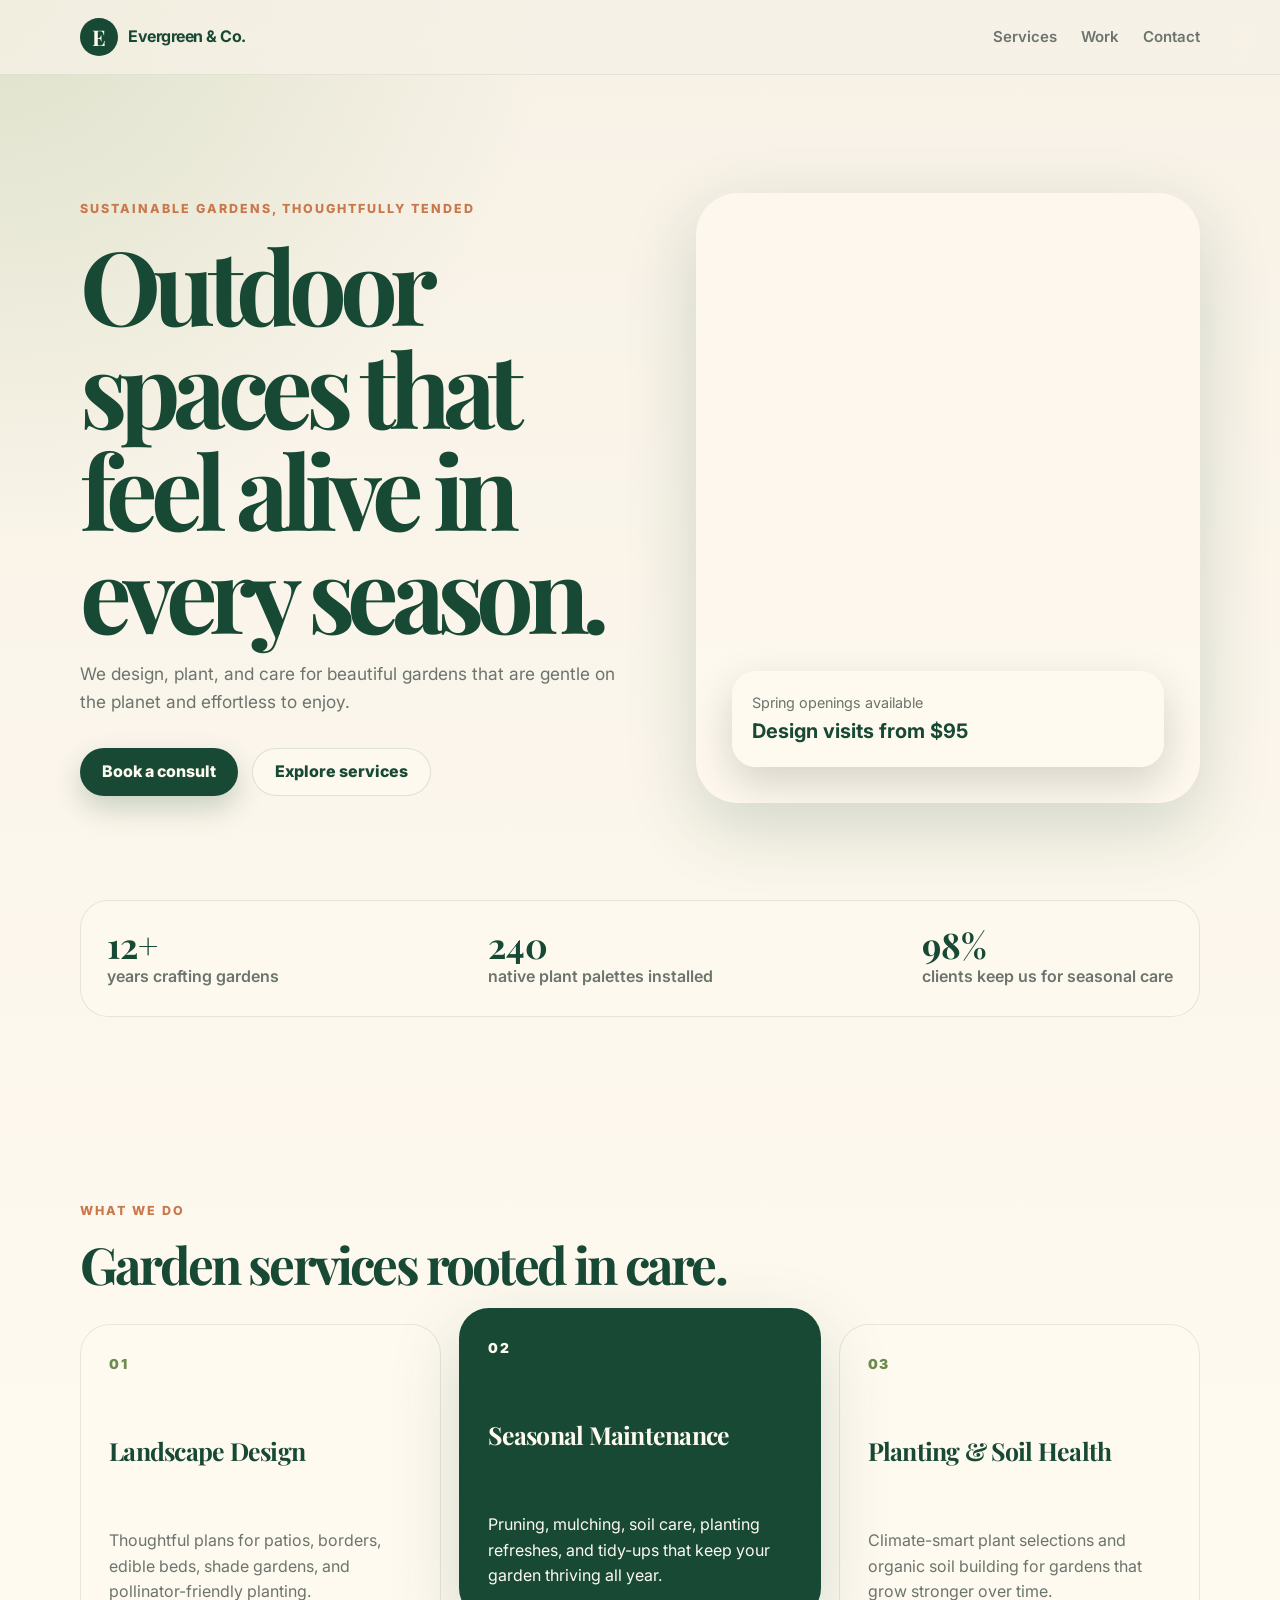
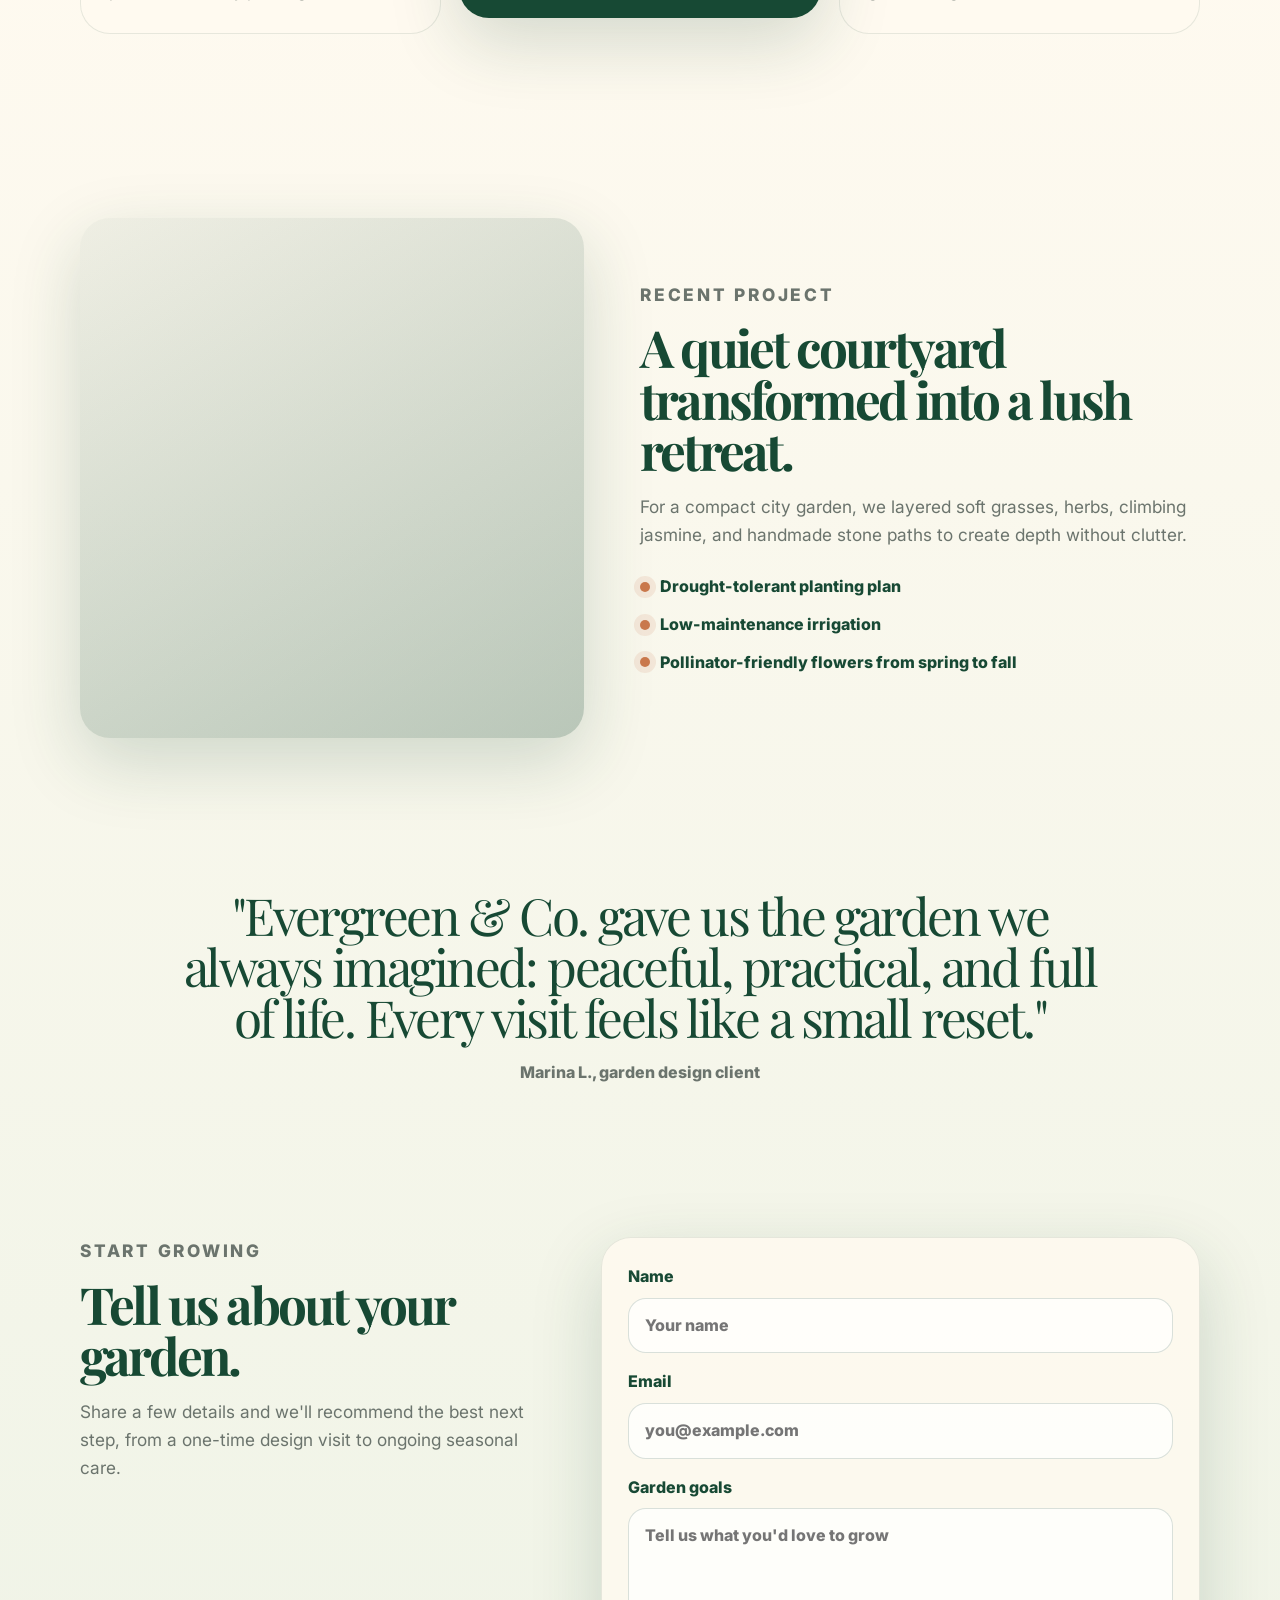
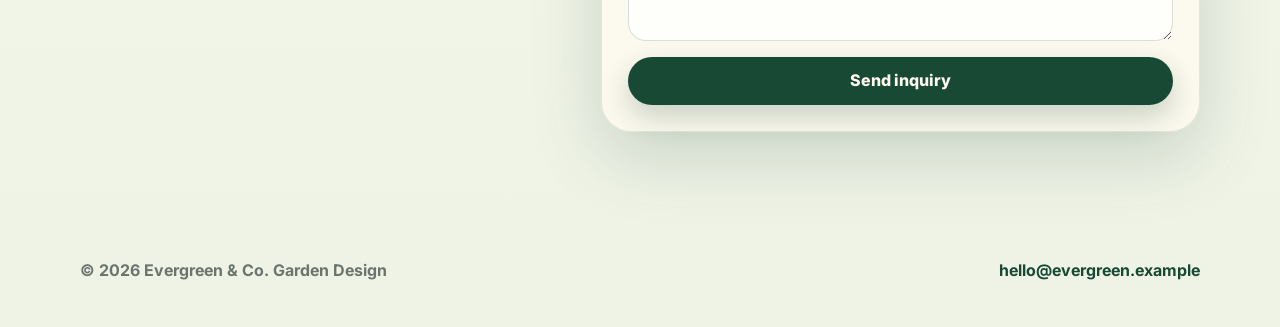
==== index.html @ da77aaad "feat: add gardening company landing page" ====
<!doctype html>
<html lang="en">
  <head>
    <meta charset="UTF-8" />
    <meta name="viewport" content="width=device-width, initial-scale=1.0" />
    <meta
      name="description"
      content="Evergreen & Co. creates calm, beautiful gardens with sustainable planting, seasonal care, and landscape design."
    />
    <title>Evergreen & Co. | Garden Design & Care</title>
    <link rel="preconnect" href="https://fonts.googleapis.com" />
    <link rel="preconnect" href="https://fonts.gstatic.com" crossorigin />
    <link
      href="https://fonts.googleapis.com/css2?family=Inter:wght@400;500;600;700&family=Playfair+Display:wght@600;700&display=swap"
      rel="stylesheet"
    />
    <link rel="stylesheet" href="styles.css" />
  </head>
  <body>
    <header class="site-header">
      <nav class="nav" aria-label="Main navigation">
        <a class="brand" href="#top" aria-label="Evergreen & Co. home">
          <span class="brand-mark">E</span>
          <span>Evergreen & Co.</span>
        </a>
        <div class="nav-links">
          <a href="#services">Services</a>
          <a href="#work">Work</a>
          <a href="#contact">Contact</a>
        </div>
      </nav>
    </header>

    <main id="top">
      <section class="hero" aria-labelledby="hero-title">
        <div class="hero-copy">
          <p class="eyebrow">Sustainable gardens, thoughtfully tended</p>
          <h1 id="hero-title">
            Outdoor spaces that feel alive in every season.
          </h1>
          <p class="hero-text">
            We design, plant, and care for beautiful gardens that are gentle on
            the planet and effortless to enjoy.
          </p>
          <div class="hero-actions">
            <a class="button button-primary" href="#contact">Book a consult</a>
            <a class="button button-secondary" href="#services"
              >Explore services</a
            >
          </div>
        </div>
        <div class="hero-card" aria-label="Garden preview">
          <div class="hero-image"></div>
          <div class="floating-note">
            <span>Spring openings available</span>
            <strong>Design visits from $95</strong>
          </div>
        </div>
      </section>

      <section class="intro" aria-label="Company highlights">
        <article>
          <strong>12+</strong>
          <span>years crafting gardens</span>
        </article>
        <article>
          <strong>240</strong>
          <span>native plant palettes installed</span>
        </article>
        <article>
          <strong>98%</strong>
          <span>clients keep us for seasonal care</span>
        </article>
      </section>

      <section
        id="services"
        class="section services"
        aria-labelledby="services-title"
      >
        <div class="section-heading">
          <p class="eyebrow">What we do</p>
          <h2 id="services-title">Garden services rooted in care.</h2>
        </div>
        <div class="service-grid">
          <article class="service-card">
            <span class="icon">01</span>
            <h3>Landscape Design</h3>
            <p>
              Thoughtful plans for patios, borders, edible beds, shade gardens,
              and pollinator-friendly planting.
            </p>
          </article>
          <article class="service-card featured-card">
            <span class="icon">02</span>
            <h3>Seasonal Maintenance</h3>
            <p>
              Pruning, mulching, soil care, planting refreshes, and tidy-ups
              that keep your garden thriving all year.
            </p>
          </article>
          <article class="service-card">
            <span class="icon">03</span>
            <h3>Planting & Soil Health</h3>
            <p>
              Climate-smart plant selections and organic soil building for
              gardens that grow stronger over time.
            </p>
          </article>
        </div>
      </section>

      <section id="work" class="section split" aria-labelledby="work-title">
        <div class="work-panel"></div>
        <div class="split-copy">
          <p class="eyebrow">Recent project</p>
          <h2 id="work-title">
            A quiet courtyard transformed into a lush retreat.
          </h2>
          <p>
            For a compact city garden, we layered soft grasses, herbs, climbing
            jasmine, and handmade stone paths to create depth without clutter.
          </p>
          <ul class="check-list">
            <li>Drought-tolerant planting plan</li>
            <li>Low-maintenance irrigation</li>
            <li>Pollinator-friendly flowers from spring to fall</li>
          </ul>
        </div>
      </section>

      <section class="testimonial" aria-label="Customer testimonial">
        <blockquote>
          "Evergreen & Co. gave us the garden we always imagined: peaceful,
          practical, and full of life. Every visit feels like a small reset."
        </blockquote>
        <p>Marina L., garden design client</p>
      </section>

      <section
        id="contact"
        class="section contact"
        aria-labelledby="contact-title"
      >
        <div>
          <p class="eyebrow">Start growing</p>
          <h2 id="contact-title">Tell us about your garden.</h2>
          <p>
            Share a few details and we'll recommend the best next step, from a
            one-time design visit to ongoing seasonal care.
          </p>
        </div>
        <form
          class="contact-form"
          action="mailto:hello@evergreen.example"
          method="post"
          enctype="text/plain"
        >
          <label>
            Name
            <input type="text" name="name" placeholder="Your name" required />
          </label>
          <label>
            Email
            <input
              type="email"
              name="email"
              placeholder="you@example.com"
              required
            />
          </label>
          <label>
            Garden goals
            <textarea
              name="message"
              rows="4"
              placeholder="Tell us what you'd love to grow"
              required
            ></textarea>
          </label>
          <button class="button button-primary" type="submit">
            Send inquiry
          </button>
        </form>
      </section>
    </main>

    <footer class="footer">
      <p>&copy; 2026 Evergreen & Co. Garden Design</p>
      <a href="mailto:hello@evergreen.example">hello@evergreen.example</a>
    </footer>
  </body>
</html>
---- styles.css ----
:root {
  --cream: #f7f1e6;
  --paper: #fffaf0;
  --leaf: #174934;
  --moss: #6f8c4f;
  --sage: #c9d5b5;
  --clay: #c9784c;
  --ink: #1e2a23;
  --muted: #6b746d;
  --shadow: 0 24px 70px rgba(23, 73, 52, 0.18);
}

* {
  box-sizing: border-box;
}

html {
  scroll-behavior: smooth;
}

body {
  margin: 0;
  background:
    radial-gradient(
      circle at top left,
      rgba(201, 213, 181, 0.55),
      transparent 34rem
    ),
    linear-gradient(180deg, var(--cream), var(--paper) 42%, #eef3e6);
  color: var(--ink);
  font-family:
    Inter,
    system-ui,
    -apple-system,
    BlinkMacSystemFont,
    "Segoe UI",
    sans-serif;
  line-height: 1.6;
}

a {
  color: inherit;
  text-decoration: none;
}

img,
svg {
  display: block;
  max-width: 100%;
}

.site-header {
  position: sticky;
  top: 0;
  z-index: 10;
  backdrop-filter: blur(18px);
  background: rgba(247, 241, 230, 0.78);
  border-bottom: 1px solid rgba(23, 73, 52, 0.08);
}

.nav {
  width: min(1120px, calc(100% - 32px));
  margin: 0 auto;
  padding: 18px 0;
  display: flex;
  align-items: center;
  justify-content: space-between;
  gap: 24px;
}

.brand,
.nav-links,
.hero-actions,
.intro,
.check-list li {
  display: flex;
  align-items: center;
}

.brand {
  gap: 10px;
  font-weight: 700;
  color: var(--leaf);
  letter-spacing: -0.03em;
}

.brand-mark {
  width: 38px;
  height: 38px;
  display: grid;
  place-items: center;
  border-radius: 50%;
  color: var(--paper);
  background: var(--leaf);
  font-family: "Playfair Display", Georgia, serif;
  font-size: 1.35rem;
}

.nav-links {
  gap: 24px;
  color: var(--muted);
  font-size: 0.94rem;
  font-weight: 600;
}

.nav-links a:hover {
  color: var(--leaf);
}

.hero,
.section {
  width: min(1120px, calc(100% - 32px));
  margin: 0 auto;
}

.hero {
  min-height: calc(100vh - 75px);
  padding: 76px 0 56px;
  display: grid;
  grid-template-columns: minmax(0, 1fr) minmax(340px, 0.9fr);
  gap: 56px;
  align-items: center;
}

.eyebrow {
  margin: 0 0 14px;
  color: var(--clay);
  font-size: 0.78rem;
  font-weight: 800;
  letter-spacing: 0.16em;
  text-transform: uppercase;
}

h1,
h2,
h3,
blockquote {
  margin: 0;
  font-family: "Playfair Display", Georgia, serif;
  line-height: 1;
}

h1 {
  max-width: 720px;
  color: var(--leaf);
  font-size: clamp(3.6rem, 8vw, 7.8rem);
  letter-spacing: -0.075em;
}

h2 {
  color: var(--leaf);
  font-size: clamp(2.2rem, 4vw, 4.2rem);
  letter-spacing: -0.055em;
}

h3 {
  color: var(--leaf);
  font-size: 1.55rem;
  letter-spacing: -0.03em;
}

.hero-text,
.split-copy p,
.contact p {
  max-width: 620px;
  color: var(--muted);
  font-size: 1.08rem;
}

.hero-actions {
  flex-wrap: wrap;
  gap: 14px;
  margin-top: 32px;
}

.button {
  display: inline-flex;
  align-items: center;
  justify-content: center;
  min-height: 48px;
  padding: 0 22px;
  border: 0;
  border-radius: 999px;
  font: inherit;
  font-weight: 800;
  cursor: pointer;
  transition:
    transform 180ms ease,
    box-shadow 180ms ease,
    background 180ms ease;
}

.button:hover {
  transform: translateY(-2px);
}

.button-primary {
  color: var(--paper);
  background: var(--leaf);
  box-shadow: 0 12px 28px rgba(23, 73, 52, 0.22);
}

.button-primary:hover {
  background: #0f3d2b;
}

.button-secondary {
  color: var(--leaf);
  background: rgba(255, 250, 240, 0.78);
  border: 1px solid rgba(23, 73, 52, 0.14);
}

.hero-card {
  position: relative;
  min-height: 610px;
  padding: 18px;
  border-radius: 42px;
  background: rgba(255, 250, 240, 0.7);
  box-shadow: var(--shadow);
  overflow: hidden;
}

.hero-image,
.work-panel {
  min-height: 100%;
  border-radius: 30px;
  background:
    linear-gradient(150deg, rgba(23, 73, 52, 0.08), rgba(23, 73, 52, 0.08)),
    url("https://images.unsplash.com/photo-1416879595882-3373a0480b5b?auto=format&fit=crop&w=1200&q=80")
      center/cover;
}

.floating-note {
  position: absolute;
  left: 36px;
  right: 36px;
  bottom: 36px;
  padding: 20px;
  border-radius: 24px;
  background: rgba(255, 250, 240, 0.88);
  box-shadow: 0 16px 42px rgba(30, 42, 35, 0.18);
  backdrop-filter: blur(14px);
}

.floating-note span,
.floating-note strong {
  display: block;
}

.floating-note span {
  color: var(--muted);
  font-size: 0.9rem;
}

.floating-note strong {
  color: var(--leaf);
  font-size: 1.25rem;
}

.intro {
  width: min(1120px, calc(100% - 32px));
  margin: 0 auto 92px;
  justify-content: space-between;
  gap: 16px;
  padding: 26px;
  border: 1px solid rgba(23, 73, 52, 0.11);
  border-radius: 28px;
  background: rgba(255, 250, 240, 0.66);
}

.intro article {
  display: grid;
  gap: 2px;
}

.intro strong {
  color: var(--leaf);
  font-family: "Playfair Display", Georgia, serif;
  font-size: 2.2rem;
  line-height: 1;
}

.intro span {
  color: var(--muted);
  font-weight: 600;
}

.section {
  padding: 92px 0;
}

.section-heading {
  display: grid;
  gap: 4px;
  max-width: 680px;
  margin-bottom: 34px;
}

.service-grid {
  display: grid;
  grid-template-columns: repeat(3, minmax(0, 1fr));
  gap: 18px;
}

.service-card {
  min-height: 310px;
  padding: 28px;
  display: flex;
  flex-direction: column;
  justify-content: space-between;
  gap: 28px;
  border-radius: 30px;
  background: rgba(255, 250, 240, 0.78);
  border: 1px solid rgba(23, 73, 52, 0.1);
}

.service-card p {
  margin: 0;
  color: var(--muted);
}

.featured-card {
  color: var(--paper);
  background: var(--leaf);
  transform: translateY(-16px);
  box-shadow: var(--shadow);
}

.featured-card h3,
.featured-card p,
.featured-card .icon {
  color: var(--paper);
}

.icon {
  color: var(--moss);
  font-size: 0.86rem;
  font-weight: 900;
  letter-spacing: 0.12em;
}

.split {
  display: grid;
  grid-template-columns: minmax(0, 0.9fr) minmax(0, 1fr);
  gap: 56px;
  align-items: center;
}

.work-panel {
  min-height: 520px;
  box-shadow: var(--shadow);
  background:
    linear-gradient(150deg, rgba(23, 73, 52, 0.06), rgba(23, 73, 52, 0.28)),
    url("https://images.unsplash.com/photo-1585320806297-9794b3e4eeae?auto=format&fit=crop&w=1200&q=80")
      center/cover;
}

.check-list {
  display: grid;
  gap: 12px;
  padding: 0;
  margin: 26px 0 0;
  list-style: none;
}

.check-list li {
  gap: 10px;
  color: var(--leaf);
  font-weight: 800;
}

.check-list li::before {
  content: "";
  width: 10px;
  height: 10px;
  border-radius: 50%;
  background: var(--clay);
  box-shadow: 0 0 0 6px rgba(201, 120, 76, 0.13);
}

.testimonial {
  width: min(920px, calc(100% - 32px));
  margin: 60px auto;
  text-align: center;
}

.testimonial blockquote {
  color: var(--leaf);
  font-size: clamp(2rem, 4vw, 4rem);
  letter-spacing: -0.05em;
}

.testimonial p {
  color: var(--muted);
  font-weight: 800;
}

.contact {
  display: grid;
  grid-template-columns: minmax(0, 0.8fr) minmax(300px, 1fr);
  gap: 42px;
  align-items: start;
}

.contact-form {
  display: grid;
  gap: 16px;
  padding: 26px;
  border-radius: 30px;
  background: rgba(255, 250, 240, 0.78);
  border: 1px solid rgba(23, 73, 52, 0.1);
  box-shadow: var(--shadow);
}

label {
  display: grid;
  gap: 8px;
  color: var(--leaf);
  font-weight: 800;
}

input,
textarea {
  width: 100%;
  border: 1px solid rgba(23, 73, 52, 0.16);
  border-radius: 18px;
  padding: 14px 16px;
  background: rgba(255, 255, 255, 0.72);
  color: var(--ink);
  font: inherit;
  outline: none;
}

input:focus,
textarea:focus {
  border-color: var(--moss);
  box-shadow: 0 0 0 4px rgba(111, 140, 79, 0.16);
}

textarea {
  resize: vertical;
}

.footer {
  width: min(1120px, calc(100% - 32px));
  margin: 0 auto;
  padding: 34px 0 44px;
  display: flex;
  justify-content: space-between;
  gap: 18px;
  color: var(--muted);
  font-weight: 700;
}

.footer p {
  margin: 0;
}

.footer a {
  color: var(--leaf);
}

@media (max-width: 860px) {
  .nav {
    align-items: flex-start;
    flex-direction: column;
  }

  .hero,
  .split,
  .contact {
    grid-template-columns: 1fr;
  }

  .hero {
    min-height: auto;
    padding-top: 52px;
  }

  .hero-card,
  .work-panel {
    min-height: 430px;
  }

  .intro,
  .footer {
    align-items: flex-start;
    flex-direction: column;
  }

  .service-grid {
    grid-template-columns: 1fr;
  }

  .featured-card {
    transform: none;
  }
}

@media (max-width: 540px) {
  .nav-links {
    width: 100%;
    justify-content: space-between;
    gap: 12px;
  }

  .hero,
  .section {
    width: min(100% - 24px, 1120px);
  }

  .hero-actions,
  .button {
    width: 100%;
  }

  .hero-card,
  .work-panel {
    min-height: 360px;
    border-radius: 28px;
  }

  .floating-note {
    left: 24px;
    right: 24px;
    bottom: 24px;
  }

  .section {
    padding: 64px 0;
  }
}
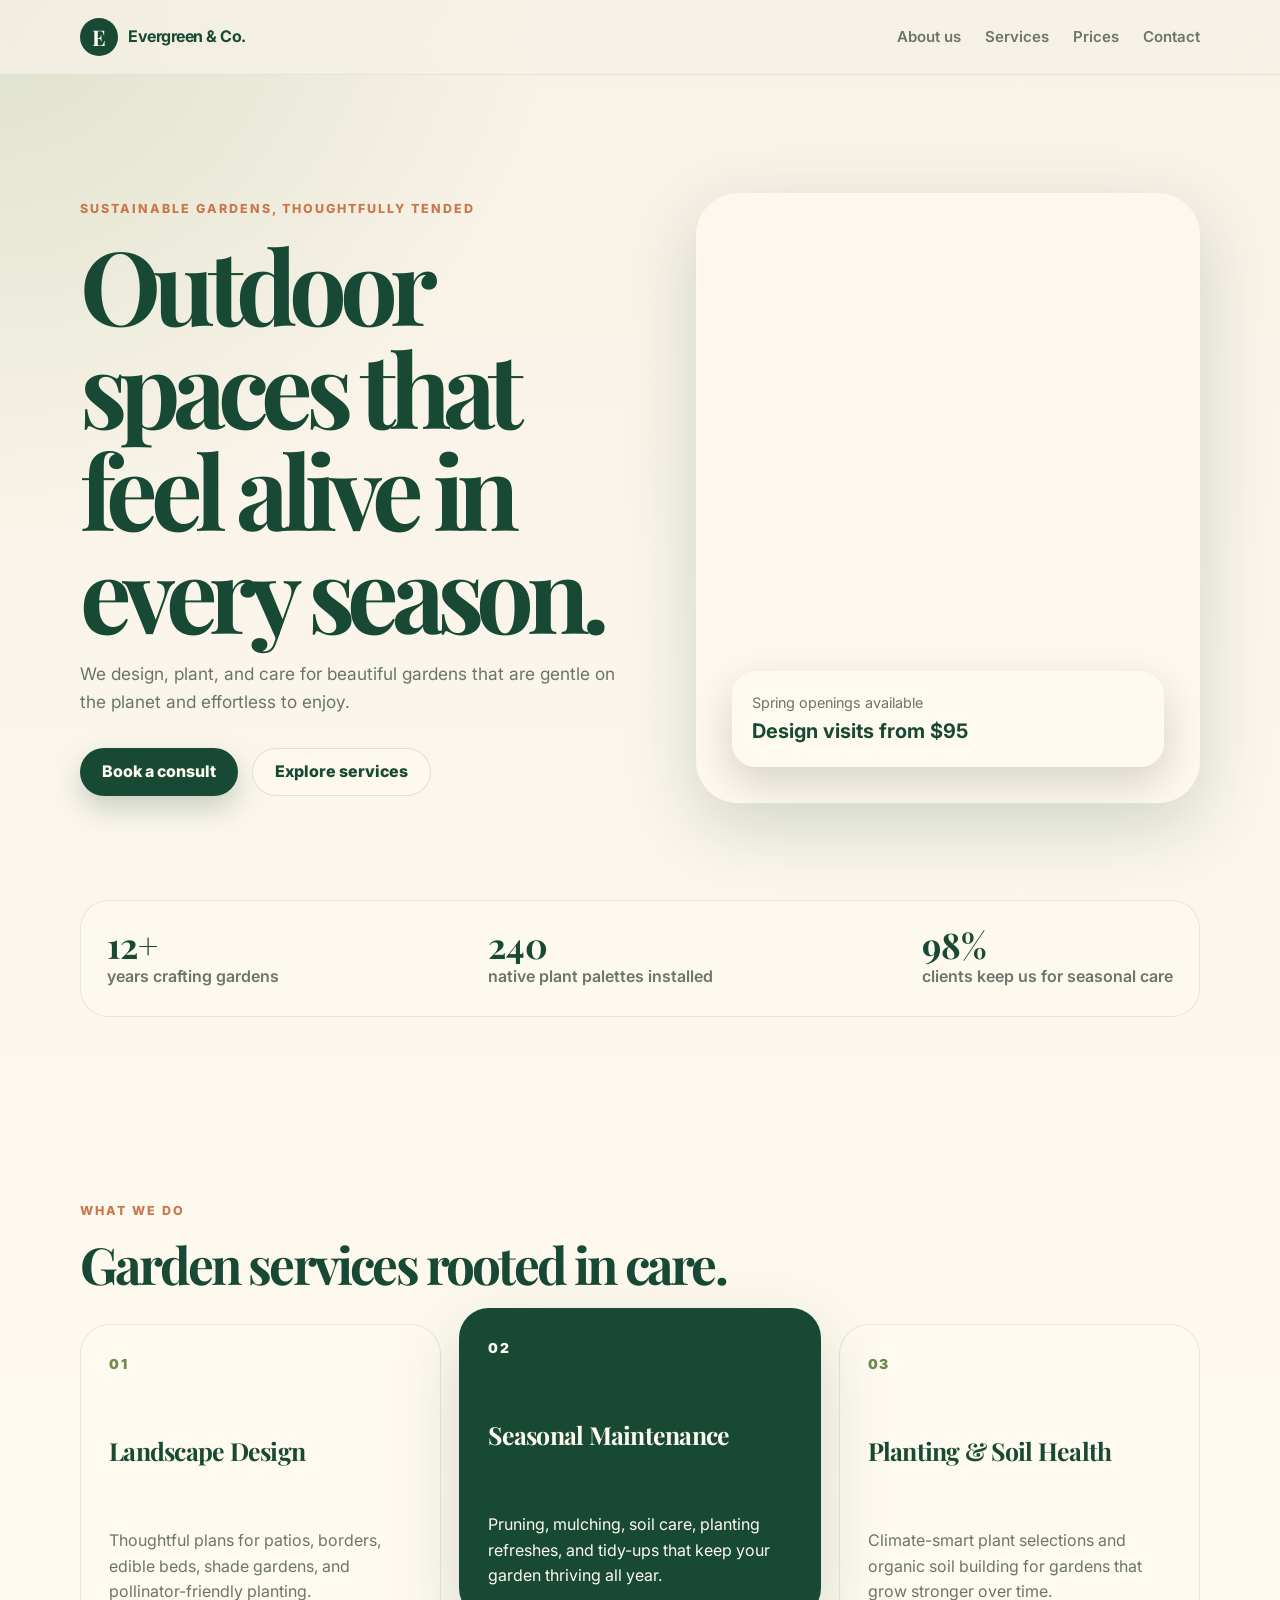
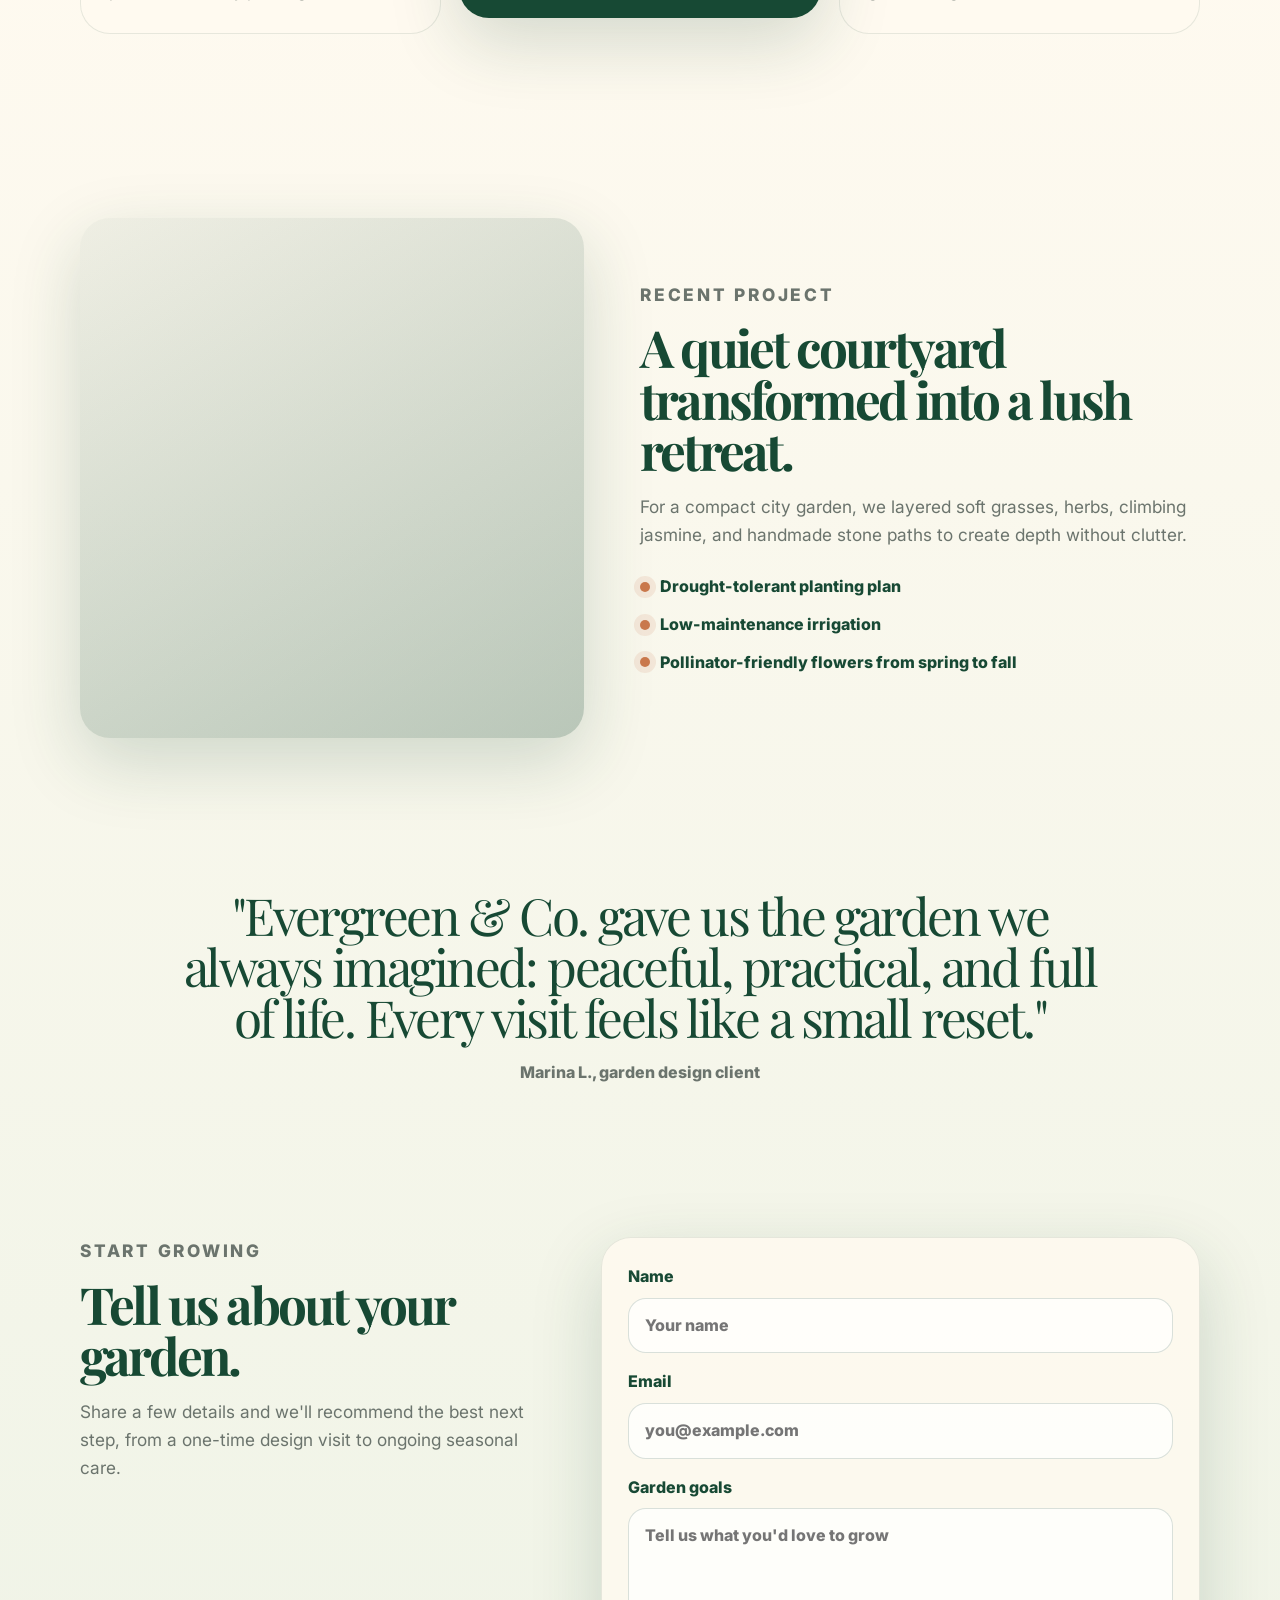
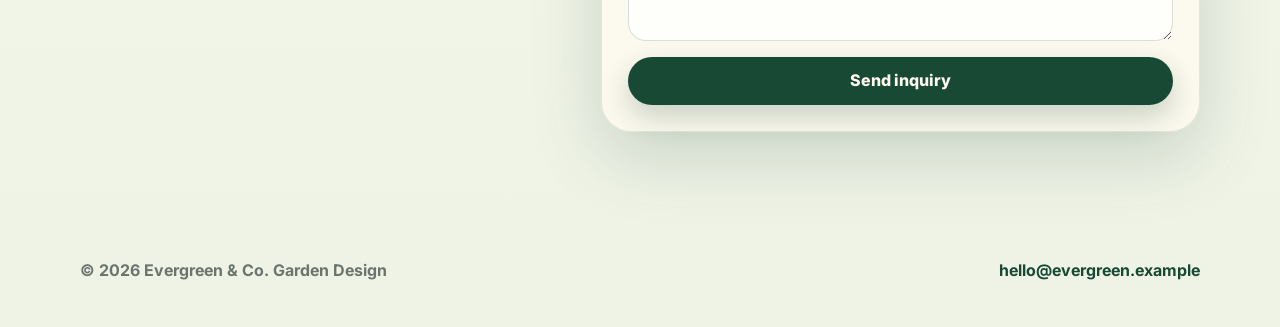
==== commit 3d20a705: "feat: add about and pricing pages" ====
--- a/index.html
+++ b/index.html
@@ -19,14 +19,15 @@
   <body>
     <header class="site-header">
       <nav class="nav" aria-label="Main navigation">
-        <a class="brand" href="#top" aria-label="Evergreen & Co. home">
+        <a class="brand" href="index.html" aria-label="Evergreen & Co. home">
           <span class="brand-mark">E</span>
           <span>Evergreen & Co.</span>
         </a>
         <div class="nav-links">
-          <a href="#services">Services</a>
-          <a href="#work">Work</a>
-          <a href="#contact">Contact</a>
+          <a href="about.html">About us</a>
+          <a href="index.html#services">Services</a>
+          <a href="prices.html">Prices</a>
+          <a href="index.html#contact">Contact</a>
         </div>
       </nav>
     </header>
--- a/styles.css
+++ b/styles.css
@@ -107,6 +107,10 @@
   color: var(--leaf);
 }
 
+.nav-links a[aria-current="page"] {
+  color: var(--leaf);
+}
+
 .hero,
 .section {
   width: min(1120px, calc(100% - 32px));
@@ -161,7 +165,11 @@
 
 .hero-text,
 .split-copy p,
-.contact p {
+.contact p,
+.story-copy p,
+.faq-list p,
+.price-card p,
+.price-note p {
   max-width: 620px;
   color: var(--muted);
   font-size: 1.08rem;
@@ -220,6 +228,76 @@
   overflow: hidden;
 }
 
+.page-hero {
+  width: min(1120px, calc(100% - 32px));
+  margin: 0 auto;
+  padding: 86px 0 42px;
+  display: grid;
+  grid-template-columns: minmax(0, 1fr) minmax(320px, 0.8fr);
+  gap: 48px;
+  align-items: center;
+}
+
+.page-hero-image,
+.price-note {
+  min-height: 460px;
+  border-radius: 38px;
+  box-shadow: var(--shadow);
+}
+
+.page-hero-image {
+  background:
+    linear-gradient(150deg, rgba(23, 73, 52, 0.06), rgba(23, 73, 52, 0.2)),
+    url("https://images.unsplash.com/photo-1591857177580-dc82b9ac4e1e?auto=format&fit=crop&w=1200&q=80")
+      center/cover;
+}
+
+.about-panel {
+  background:
+    linear-gradient(150deg, rgba(23, 73, 52, 0.06), rgba(23, 73, 52, 0.24)),
+    url("https://images.unsplash.com/photo-1598902108854-10e335adac99?auto=format&fit=crop&w=1200&q=80")
+      center/cover;
+}
+
+.price-hero {
+  grid-template-columns: minmax(0, 1fr) minmax(300px, 0.65fr);
+}
+
+.price-note {
+  padding: 34px;
+  display: flex;
+  flex-direction: column;
+  justify-content: flex-end;
+  color: var(--paper);
+  background:
+    linear-gradient(150deg, rgba(23, 73, 52, 0.18), rgba(23, 73, 52, 0.78)),
+    url("https://images.unsplash.com/photo-1523348837708-15d4a09cfac2?auto=format&fit=crop&w=1200&q=80")
+      center/cover;
+}
+
+.price-note span {
+  width: fit-content;
+  margin-bottom: 14px;
+  padding: 8px 12px;
+  border-radius: 999px;
+  background: rgba(255, 250, 240, 0.16);
+  font-size: 0.78rem;
+  font-weight: 900;
+  letter-spacing: 0.12em;
+  text-transform: uppercase;
+}
+
+.price-note strong {
+  font-family: "Playfair Display", Georgia, serif;
+  font-size: clamp(2rem, 4vw, 3.5rem);
+  line-height: 1;
+  letter-spacing: -0.05em;
+}
+
+.price-note p {
+  color: rgba(255, 250, 240, 0.82);
+}
+
 .hero-image,
 .work-panel {
   min-height: 100%;
@@ -296,7 +374,33 @@
   margin-bottom: 34px;
 }
 
+.story-grid,
+.faq-grid {
+  display: grid;
+  grid-template-columns: minmax(0, 0.85fr) minmax(0, 1fr);
+  gap: 48px;
+  align-items: start;
+}
+
+.story-copy,
+.faq-list {
+  display: grid;
+  gap: 18px;
+}
+
+.story-copy p,
+.faq-list p {
+  margin: 0;
+}
+
 .service-grid {
+  display: grid;
+  grid-template-columns: repeat(3, minmax(0, 1fr));
+  gap: 18px;
+}
+
+.value-grid,
+.price-grid {
   display: grid;
   grid-template-columns: repeat(3, minmax(0, 1fr));
   gap: 18px;
@@ -378,6 +482,121 @@
   box-shadow: 0 0 0 6px rgba(201, 120, 76, 0.13);
 }
 
+.process-list {
+  display: grid;
+  gap: 18px;
+  padding: 0;
+  margin: 28px 0;
+  list-style: none;
+  counter-reset: process;
+}
+
+.process-list li {
+  position: relative;
+  padding-left: 48px;
+  color: var(--muted);
+  font-size: 1.04rem;
+}
+
+.process-list li::before {
+  counter-increment: process;
+  content: counter(process);
+  position: absolute;
+  left: 0;
+  top: 0;
+  width: 32px;
+  height: 32px;
+  display: grid;
+  place-items: center;
+  border-radius: 50%;
+  color: var(--paper);
+  background: var(--leaf);
+  font-weight: 900;
+}
+
+.process-list strong {
+  color: var(--leaf);
+}
+
+.price-card {
+  min-height: 460px;
+  padding: 30px;
+  display: flex;
+  flex-direction: column;
+  gap: 18px;
+  border-radius: 32px;
+  background: rgba(255, 250, 240, 0.78);
+  border: 1px solid rgba(23, 73, 52, 0.1);
+}
+
+.featured-price {
+  background: var(--leaf);
+  box-shadow: var(--shadow);
+  transform: translateY(-16px);
+}
+
+.featured-price h3,
+.featured-price p,
+.featured-price .icon,
+.featured-price .price,
+.featured-price .check-list li {
+  color: var(--paper);
+}
+
+.featured-price .check-list li::before {
+  background: var(--sage);
+  box-shadow: 0 0 0 6px rgba(201, 213, 181, 0.14);
+}
+
+.price {
+  margin: 0;
+  color: var(--leaf);
+  font-family: "Playfair Display", Georgia, serif;
+  font-size: clamp(2.4rem, 5vw, 4rem);
+  line-height: 0.95;
+  letter-spacing: -0.06em;
+}
+
+.price-card p:not(.price) {
+  margin: 0;
+}
+
+.price-card .check-list {
+  margin-top: auto;
+}
+
+.fine-print {
+  max-width: 760px;
+  margin: 24px 0 0;
+  color: var(--muted);
+  font-weight: 700;
+}
+
+.faq-list article {
+  padding: 24px;
+  border-radius: 24px;
+  background: rgba(255, 250, 240, 0.66);
+  border: 1px solid rgba(23, 73, 52, 0.1);
+}
+
+.faq-list h3 {
+  margin-bottom: 10px;
+}
+
+.compact-cta {
+  width: min(1120px, calc(100% - 32px));
+  margin: 42px auto 72px;
+  padding: 34px;
+  display: flex;
+  align-items: center;
+  justify-content: space-between;
+  gap: 24px;
+  border-radius: 34px;
+  background: rgba(255, 250, 240, 0.78);
+  border: 1px solid rgba(23, 73, 52, 0.1);
+  box-shadow: var(--shadow);
+}
+
 .testimonial {
   width: min(920px, calc(100% - 32px));
   margin: 60px auto;
@@ -467,8 +686,11 @@
   }
 
   .hero,
+  .page-hero,
   .split,
-  .contact {
+  .contact,
+  .story-grid,
+  .faq-grid {
     grid-template-columns: 1fr;
   }
 
@@ -478,6 +700,8 @@
   }
 
   .hero-card,
+  .page-hero-image,
+  .price-note,
   .work-panel {
     min-height: 430px;
   }
@@ -492,8 +716,19 @@
     grid-template-columns: 1fr;
   }
 
-  .featured-card {
+  .value-grid,
+  .price-grid {
+    grid-template-columns: 1fr;
+  }
+
+  .featured-card,
+  .featured-price {
     transform: none;
+  }
+
+  .compact-cta {
+    align-items: flex-start;
+    flex-direction: column;
   }
 }
 
@@ -505,6 +740,7 @@
   }
 
   .hero,
+  .page-hero,
   .section {
     width: min(100% - 24px, 1120px);
   }
@@ -515,9 +751,15 @@
   }
 
   .hero-card,
+  .page-hero-image,
+  .price-note,
   .work-panel {
     min-height: 360px;
     border-radius: 28px;
+  }
+
+  .page-hero {
+    padding-top: 52px;
   }
 
   .floating-note {
